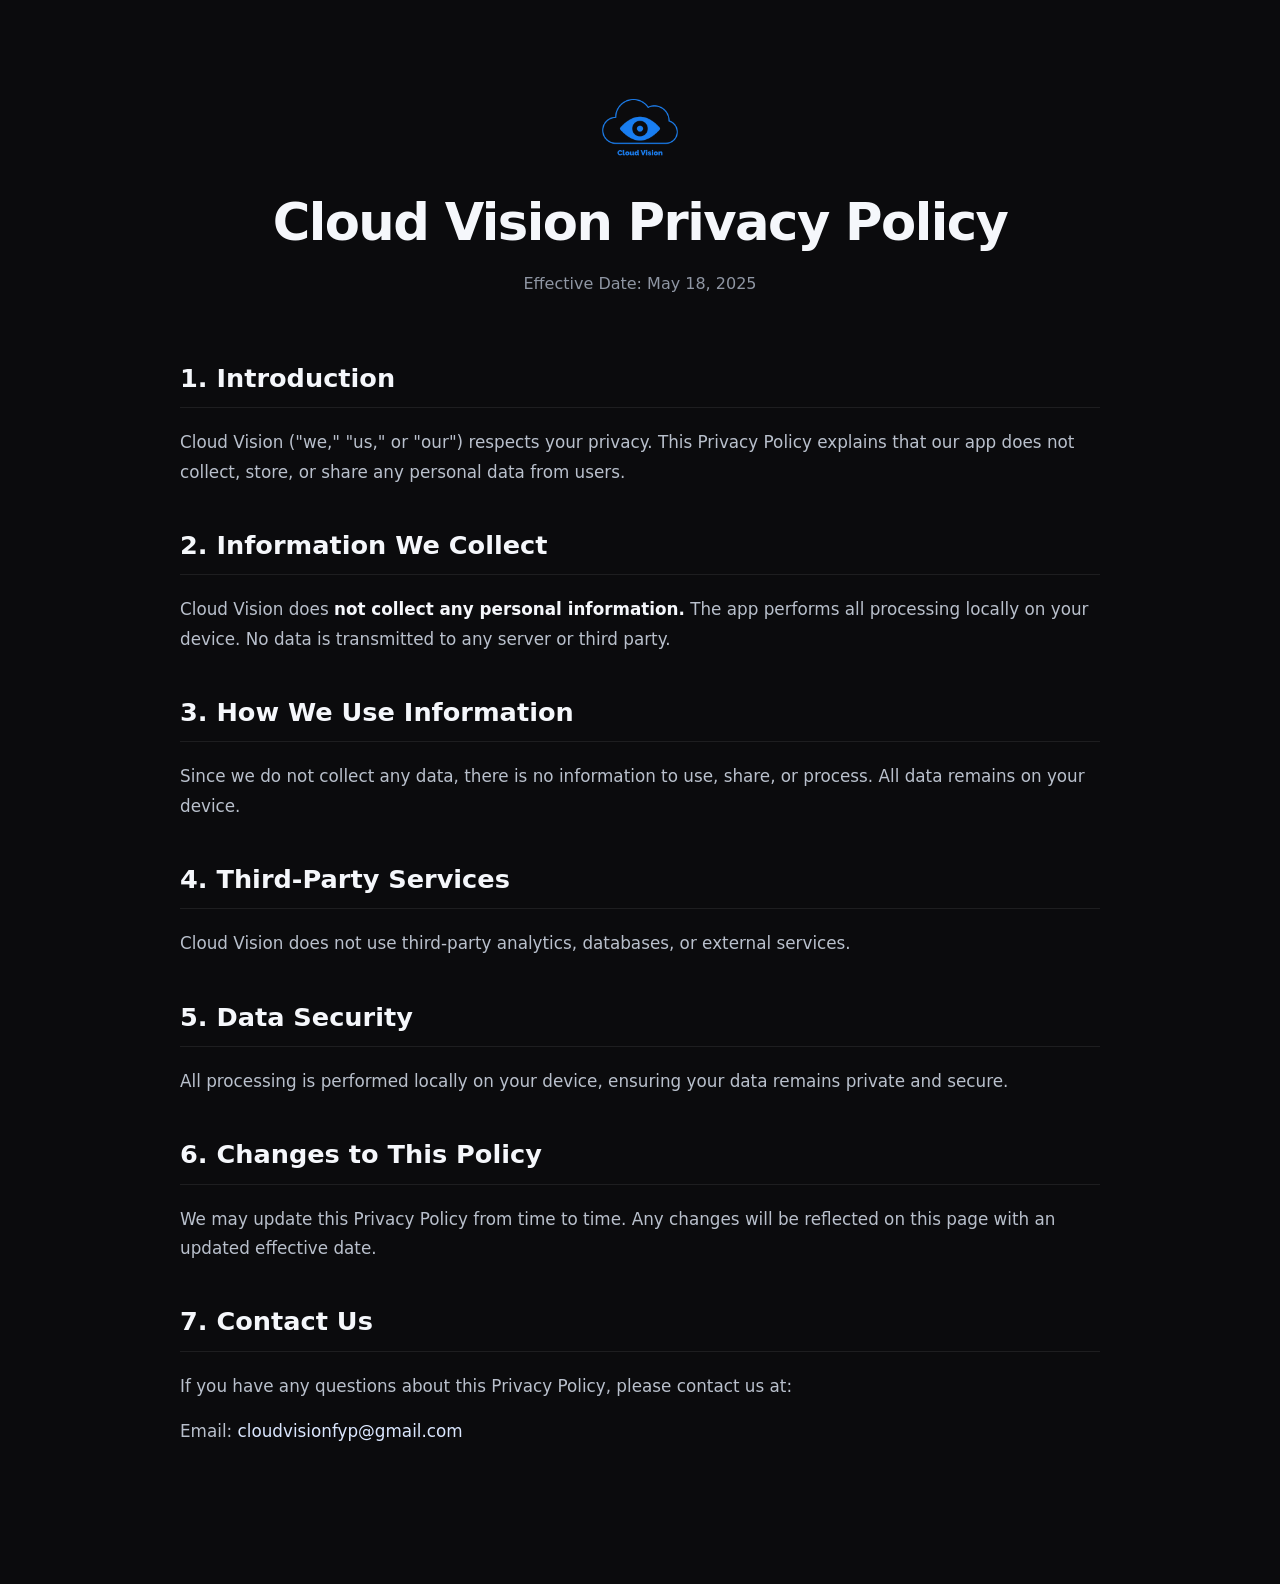
==== privacy_policy/index.html @ 5b98c014 "update translated files and add privacy policy html doc" ====
<!DOCTYPE html>
<html lang="en">
<head>
  <meta charset="UTF-8" />
  <meta name="viewport" content="width=device-width, initial-scale=1.0" />
  <title>Privacy Policy</title>
  <link rel="stylesheet" href="styles.css" />
</head>
<body>
  <main class="container">
    <header class="hero">
      <img src="logo.png" alt="Cloud Vision Logo" class="logo" />
      <h1>Cloud Vision Privacy Policy</h1>
      <p class="effective-date">Effective Date: May 18, 2025</p>
    </header>
    <section class="policy-section">
      <h2>1. Introduction</h2>
      <p>
        Cloud Vision ("we," "us," or "our") respects your privacy. This Privacy Policy
        explains that our app does not collect, store, or share any personal data from users.
      </p>
    </section>

    <section class="policy-section">
      <h2>2. Information We Collect</h2>
      <p>
        Cloud Vision does <strong>not collect any personal information.</strong> The app
        performs all processing locally on your device. No data is transmitted to any server
        or third party.
      </p>
    </section>

    <section class="policy-section">
      <h2>3. How We Use Information</h2>
      <p>
        Since we do not collect any data, there is no information to use, share, or process.
        All data remains on your device.
      </p>
    </section>

    <section class="policy-section">
      <h2>4. Third-Party Services</h2>
      <p>
        Cloud Vision does not use third-party analytics, databases, or external services.
      </p>
    </section>

    <section class="policy-section">
      <h2>5. Data Security</h2>
      <p>
        All processing is performed locally on your device, ensuring your data remains private and secure.
      </p>
    </section>

    <section class="policy-section">
      <h2>6. Changes to This Policy</h2>
      <p>
        We may update this Privacy Policy from time to time. Any changes will be reflected on this
        page with an updated effective date.
      </p>
    </section>

    <section class="policy-section">
      <h2>7. Contact Us</h2>
      <p>
        If you have any questions about this Privacy Policy, please contact us at:
      </p>
      <p class="contact-email">
        Email: <a href="mailto:cloudvisionfyp@gmail.com">cloudvisionfyp@gmail.com</a>
      </p>
    </section>
  </main>
</body>
</html>
---- privacy_policy/styles.css ----
:root {
  --bg: #0b0b0d;
  --surface: #111216;
  --text: #f5f7fb;
  --muted: #8f96a3;
  --line: rgba(255, 255, 255, 0.08);
  --accent: #ffffff;
}

* {
  box-sizing: border-box;
}

html {
  scroll-behavior: smooth;
}

body {
  margin: 0;
  min-height: 100vh;
  font-family: Inter, ui-sans-serif, system-ui, -apple-system, BlinkMacSystemFont, "Segoe UI",
    sans-serif;
  background: var(--bg);
  color: var(--text);
  line-height: 1.75;
}

.container {
  width: min(920px, calc(100% - 48px));
  margin: 0 auto;
  padding: 88px 0 96px;
}

.hero {
  text-align: center;
  margin-bottom: 64px;
}

.hero h1 {
  margin: 0;
  font-size: clamp(2.2rem, 4vw, 3.2rem);
  line-height: 1.15;
  font-weight: 800;
  letter-spacing: -0.03em;
}

.effective-date {
  margin-top: 18px;
  font-size: 1rem;
  color: var(--muted);
}

.policy-section {
  margin-bottom: 42px;
}

.policy-section h2 {
  margin: 0 0 20px;
  padding-bottom: 12px;
  font-size: clamp(1.2rem, 2vw, 1.6rem);
  line-height: 1.3;
  font-weight: 750;
  border-bottom: 1px solid var(--line);
}

.policy-section p {
  margin: 0 0 16px;
  color: #b9c0cc;
  font-size: 1.05rem;
}

.policy-section strong {
  color: var(--text);
  font-weight: 700;
}

.contact-email {
  margin-top: 6px;
}

a {
  color: #dbe7ff;
  text-decoration: none;
}

a:hover {
  text-decoration: underline;
}

@media (max-width: 640px) {
  .container {
    width: min(100% - 32px, 920px);
    padding: 56px 0 72px;
  }

  .hero {
    margin-bottom: 48px;
  }

  .policy-section {
    margin-bottom: 34px;
  }

  .policy-section p {
    font-size: 1rem;
  }
}
.logo {
  width: 80px;
  height: auto;
  margin-bottom: 16px;
  border-radius: 16px;
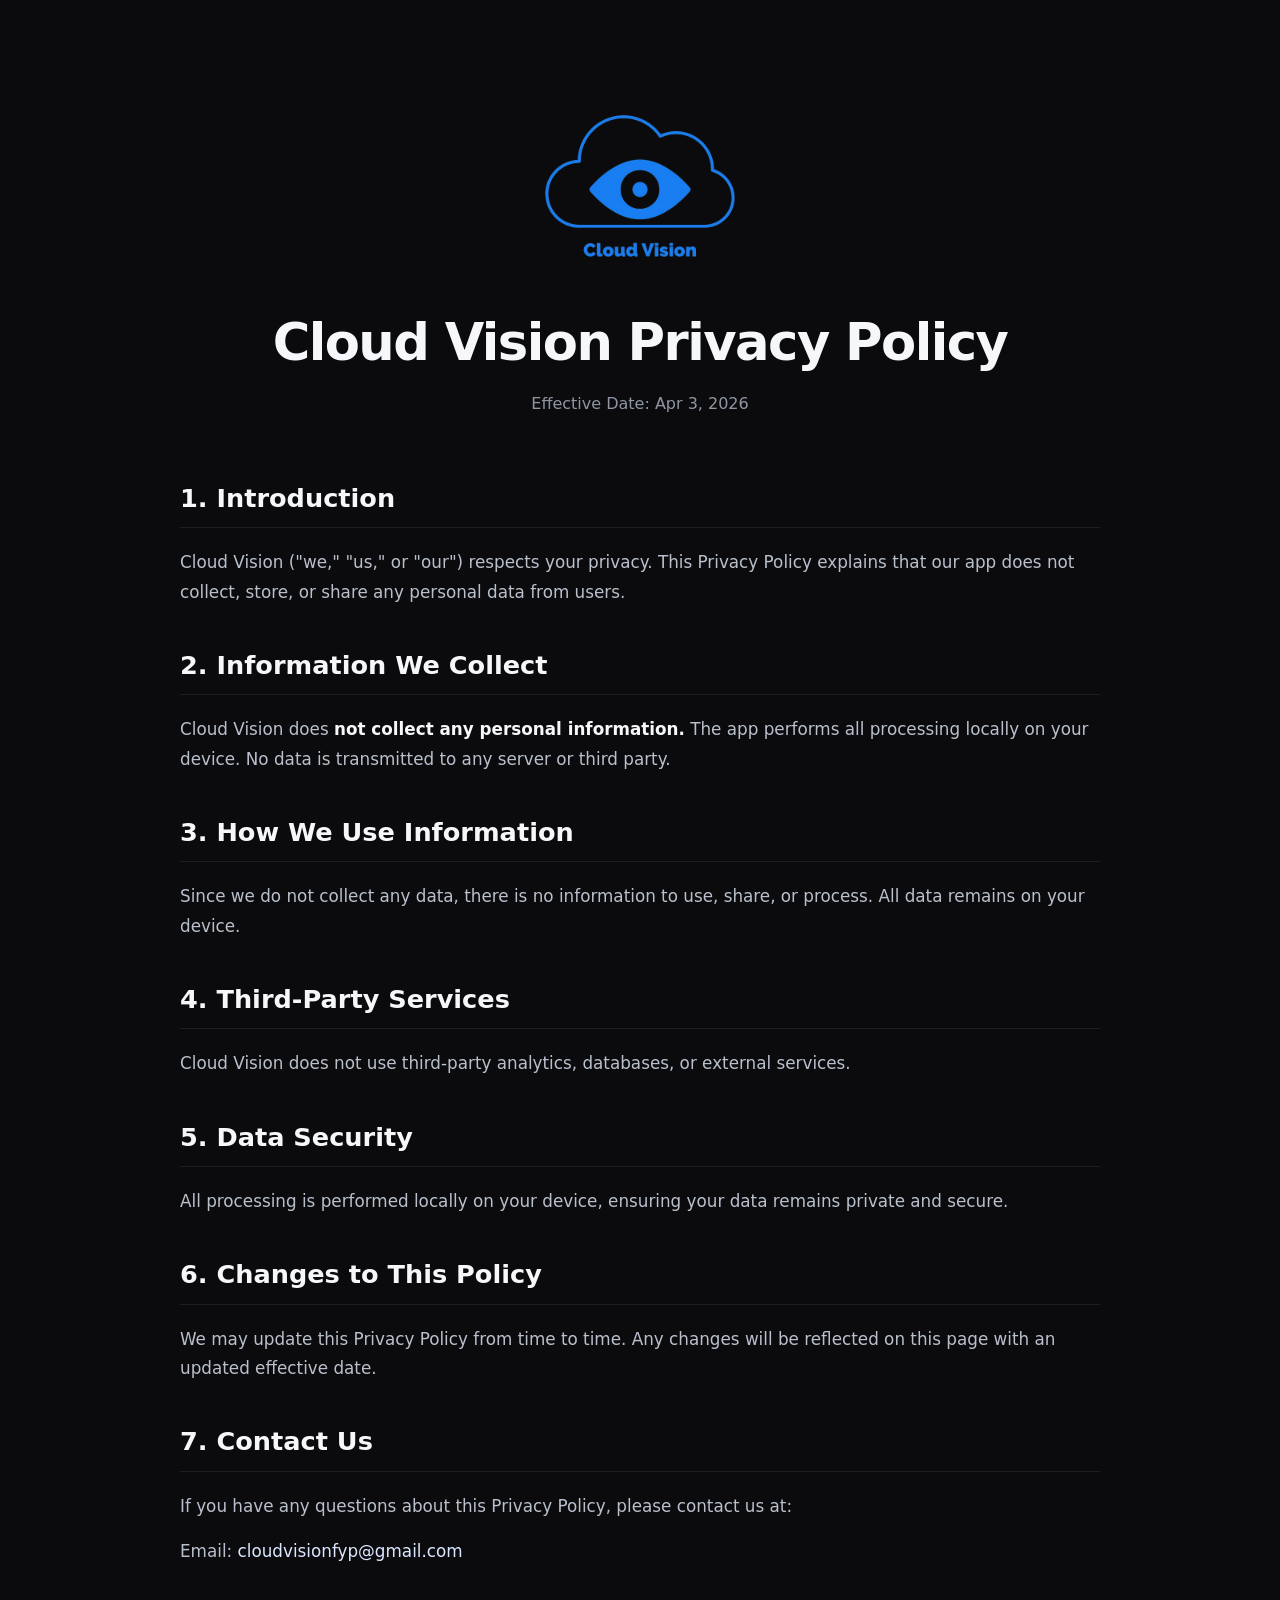
==== commit 68b0acbb: "update css file and effective date of privacy policy doc" ====
--- a/privacy_policy/index.html
+++ b/privacy_policy/index.html
@@ -11,7 +11,7 @@
     <header class="hero">
       <img src="logo.png" alt="Cloud Vision Logo" class="logo" />
       <h1>Cloud Vision Privacy Policy</h1>
-      <p class="effective-date">Effective Date: May 18, 2025</p>
+      <p class="effective-date">Effective Date: Apr 3, 2026</p>
     </header>
     <section class="policy-section">
       <h2>1. Introduction</h2>
--- a/privacy_policy/styles.css
+++ b/privacy_policy/styles.css
@@ -106,7 +106,7 @@
   }
 }
 .logo {
-  width: 80px;
+  width: 200px;
   height: auto;
   margin-bottom: 16px;
   border-radius: 16px;
